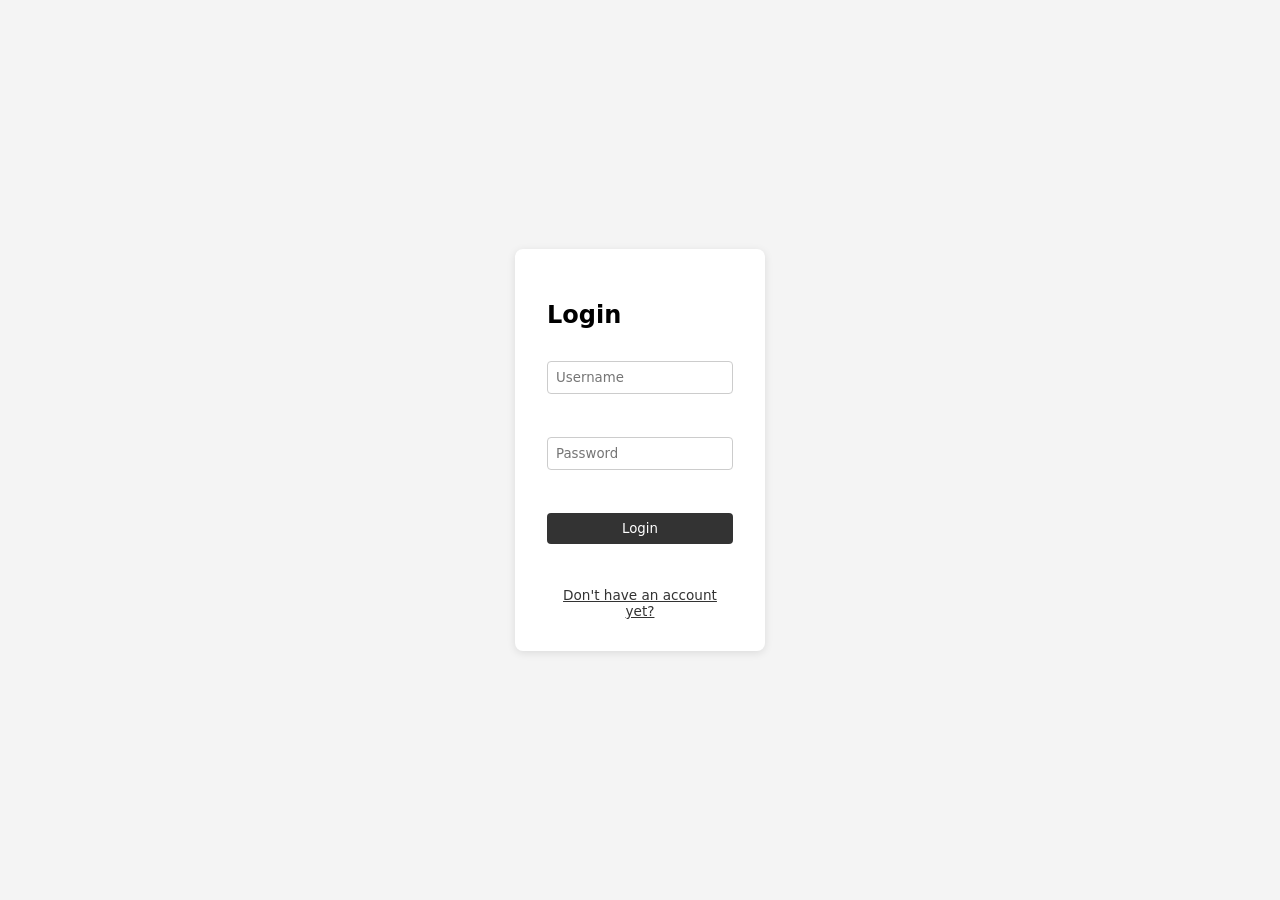
==== views/index.html @ ce7212e7 "feat: Initial skeleton: login/register toggle, dashboard layout, shared nav partial" ====
<!DOCTYPE html>
<html lang="en">
<head>
    <meta charset="UTF-8">
    <meta name="viewport" content="width=device-width, initial-scale=1.0">
    <title>studyHub</title>
    <link rel="stylesheet" href="../css/style.css">
    <script src="../js/auth.js" defer></script>
</head>
<body class="auth-page">
    <div id="login">
        <form action="">
            <h2>Login</h2>
            <input id="login-username"  type="text" placeholder="Username"> <br>
            <input id="login-password"  type="password" placeholder="Password"> <br>
            <button id="login-button">Login</button> <br>
            <a href="#" id="show-register">Don't have an account yet?</a>
        </form>
    </div>
    <div id="register" class="hidden">
        <form action="">
            <h2>Register</h2>
            <input id="register-username" type="text" placeholder="Set Username"> <br>
            <input id="register-password" type="password" placeholder="Set Password"> <br>
            <button id="register-button">Register</button> <br>
            <a href="#" id="show-login">Already have an account?</a>
        </form>
    </div>

</body>
</html>
---- css/style.css ----
/* for index.html */

* {
  box-sizing: border-box;
  font-family: system-ui, sans-serif;
}

.auth-page {
  display: flex;
  justify-content: center;
  align-items: center;
  min-height: 100vh;
  margin: 0;
  background: #f4f4f4;
  gap: 2rem;
}

form {
  background: white;
  padding: 2rem;
  border-radius: 8px;
  box-shadow: 0 2px 8px rgba(0, 0, 0, 0.1);
  display: flex;
  flex-direction: column;
  gap: 0.75rem;
  width: 250px;
}

input {
  padding: 0.5rem;
  border: 1px solid #ccc;
  border-radius: 4px;
}

button {
  padding: 0.5rem;
  border: none;
  border-radius: 4px;
  background: #333;
  color: white;
  cursor: pointer;
}

button:hover {
  background: #555;
}

a {
  font-size: 0.85rem;
  text-align: center;
  color: #333;
}

#register {
    
}

.hidden {
  display: none;
}

/* for nav.html */

nav {
  display: flex;
  align-items: center;
  justify-content: space-between;
  padding: 1rem 2rem;
  background: #222;
}

nav ul {
  list-style: none;
  display: flex;
  gap: 1.5rem;
  margin: 0;
  padding: 0;
}

nav a {
  color: white;
  text-decoration: none;
  font-size: 0.95rem;
}

nav a:hover {
  text-decoration: underline;
}

nav button {
  margin-left: 0.75rem;
  padding: 0.4rem 0.8rem;
  border: none;
  border-radius: 4px;
  background: #444;
  color: white;
  cursor: pointer;
}

nav button:hover {
  background: #666;
}
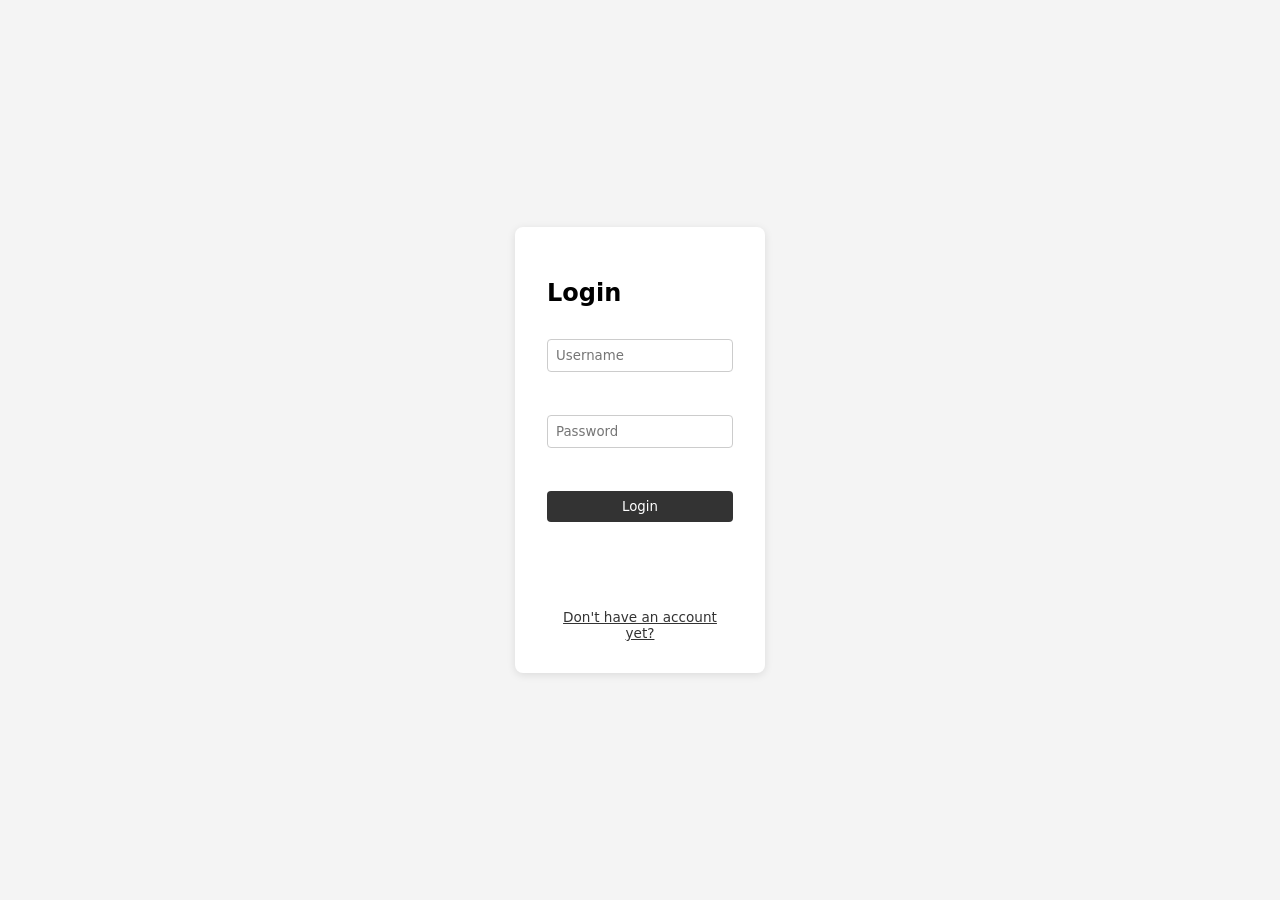
==== commit 6ad0e47c: "feat: worked on authentication system, Store user credentials in local storage and create session fo" ====
--- a/views/index.html
+++ b/views/index.html
@@ -3,7 +3,7 @@
 <head>
     <meta charset="UTF-8">
     <meta name="viewport" content="width=device-width, initial-scale=1.0">
-    <title>studyHub</title>
+    <title>Flowdesk</title>
     <link rel="stylesheet" href="../css/style.css">
     <script src="../js/auth.js" defer></script>
 </head>
@@ -14,6 +14,7 @@
             <input id="login-username"  type="text" placeholder="Username"> <br>
             <input id="login-password"  type="password" placeholder="Password"> <br>
             <button id="login-button">Login</button> <br>
+            <p id="login-error-msg" class="error"></p>
             <a href="#" id="show-register">Don't have an account yet?</a>
         </form>
     </div>
@@ -23,6 +24,7 @@
             <input id="register-username" type="text" placeholder="Set Username"> <br>
             <input id="register-password" type="password" placeholder="Set Password"> <br>
             <button id="register-button">Register</button> <br>
+            <p id="register-error-msg" class="error"></p>
             <a href="#" id="show-login">Already have an account?</a>
         </form>
     </div>
--- a/css/style.css
+++ b/css/style.css
@@ -99,4 +99,8 @@
 
 nav button:hover {
   background: #666;
+}
+
+.error {
+  color: red;
 }
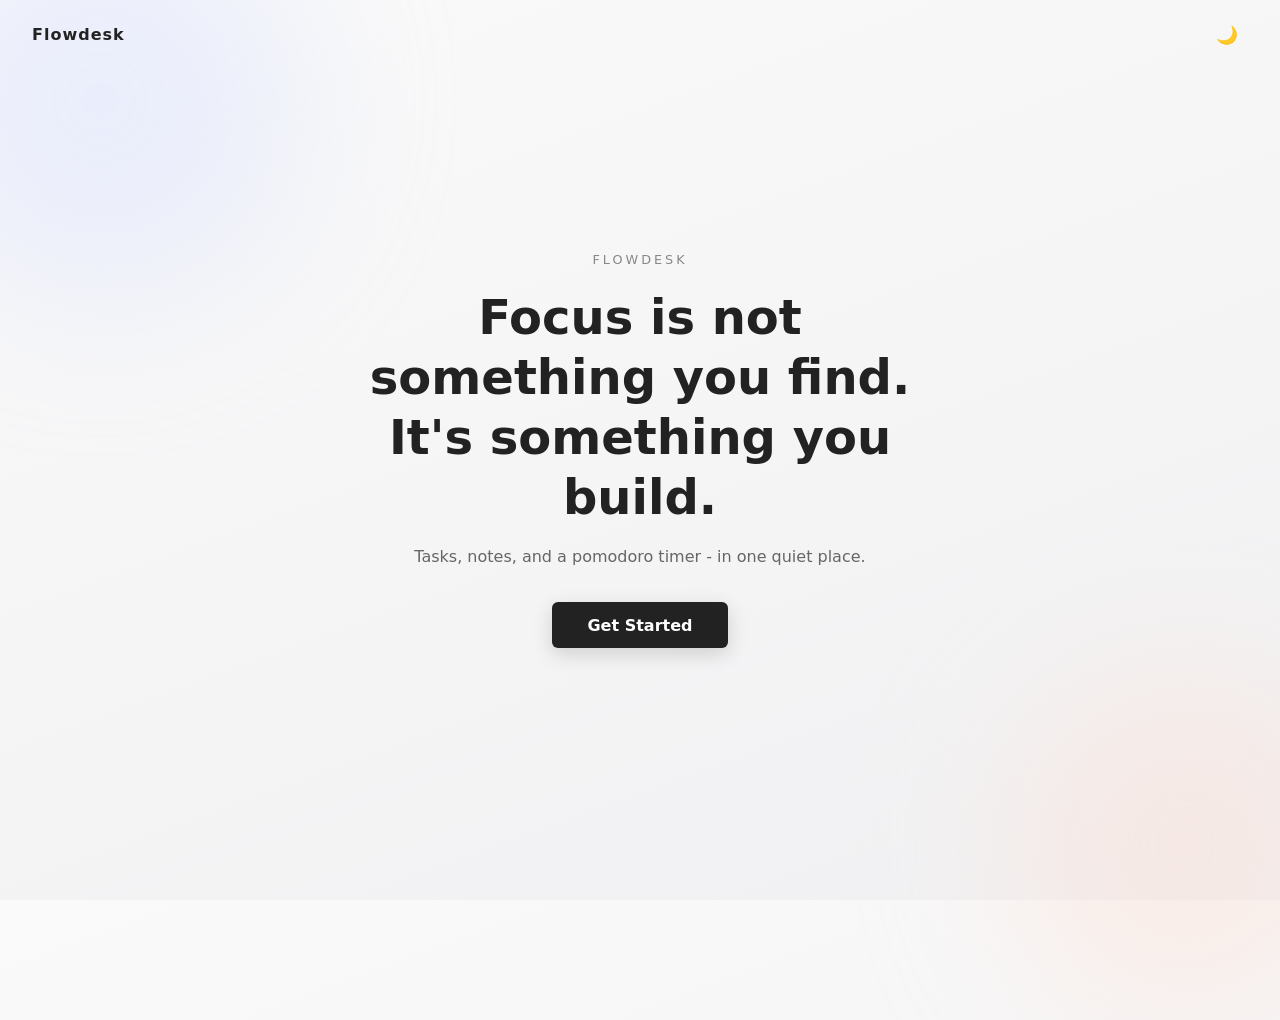
==== commit c8f94a91: "feat: add site-wide dark mode toggle, convert login page into a landing page." ====
--- a/views/index.html
+++ b/views/index.html
@@ -1,33 +1,64 @@
 <!DOCTYPE html>
 <html lang="en">
+
 <head>
     <meta charset="UTF-8">
     <meta name="viewport" content="width=device-width, initial-scale=1.0">
     <title>Flowdesk</title>
+
+    <script>
+        let savedTheme = localStorage.getItem("theme");
+        if (savedTheme) {
+            document.documentElement.dataset.theme = savedTheme;
+        }
+    </script>
+
     <link rel="stylesheet" href="../css/style.css">
     <script src="../js/auth.js" defer></script>
 </head>
+
 <body class="auth-page">
-    <div id="login">
-        <form action="">
-            <h2>Login</h2>
-            <input id="login-username"  type="text" placeholder="Username"> <br>
-            <input id="login-password"  type="password" placeholder="Password"> <br>
-            <button id="login-button">Login</button> <br>
-            <p id="login-error-msg" class="error"></p>
-            <a href="#" id="show-register">Don't have an account yet?</a>
-        </form>
+
+    <header class="auth-topbar">
+        <span class="topbar-brand">Flowdesk</span>
+        <button type="button" id="dark-toggle-mode">🌙</button>
+    </header>
+
+    <div class="auth-bg-shape shape-one"></div>
+    <div class="auth-bg-shape shape-two"></div>
+
+    <div id="landing">
+        <p class="landing-eyebrow">Flowdesk</p>
+        <h1 class="landing-quote">Focus is not something you find.<br>It's something you build.</h1>
+        <p class="landing-subtext">Tasks, notes, and a pomodoro timer - in one quiet place.</p>
+        <button id="get-started-btn" class="landing-cta">Get Started</button>
     </div>
-    <div id="register" class="hidden">
-        <form action="">
-            <h2>Register</h2>
-            <input id="register-username" type="text" placeholder="Set Username"> <br>
-            <input id="register-password" type="password" placeholder="Set Password"> <br>
-            <button id="register-button">Register</button> <br>
-            <p id="register-error-msg" class="error"></p>
-            <a href="#" id="show-login">Already have an account?</a>
-        </form>
+
+    <div id="auth-wrapper" class="hidden">
+        <button id="back-to-landing" class="back-btn" aria-label="Back">&larr;</button>
+
+        <div id="login">
+            <form action="">
+                <h2>Login</h2>
+                <input id="login-username" type="text" placeholder="Username"> <br>
+                <input id="login-password" type="password" placeholder="Password"> <br>
+                <button id="login-button">Login</button> <br>
+                <p id="login-error-msg" class="error"></p>
+                <a href="#" id="show-register">Don't have an account yet?</a>
+            </form>
+        </div>
+        <div id="register" class="hidden">
+            <form action="">
+                <h2>Register</h2>
+                <input id="register-username" type="text" placeholder="Set Username"> <br>
+                <input id="register-password" type="password" placeholder="Set Password"> <br>
+                <button id="register-button">Register</button> <br>
+                <p id="register-error-msg" class="error"></p>
+                <a href="#" id="show-login">Already have an account?</a>
+            </form>
+        </div>
     </div>
 
 </body>
+
 </html>
--- a/css/style.css
+++ b/css/style.css
@@ -1,25 +1,179 @@
-/* for index.html */
-
 * {
   box-sizing: border-box;
   font-family: system-ui, sans-serif;
 }
 
+html, body {
+  margin: 0;
+  padding: 0;
+  height: 100%;
+}
+
 .auth-page {
   display: flex;
   justify-content: center;
   align-items: center;
   min-height: 100vh;
   margin: 0;
-  background: #f4f4f4;
-  gap: 2rem;
-}
+  position: relative;
+  overflow: hidden;
+  background: linear-gradient(160deg, #fafafa 0%, #f0f0f2 100%);
+}
+
+/* ---------- Top bar ---------- */
+
+.auth-topbar {
+  position: absolute;
+  top: 0;
+  left: 0;
+  right: 0;
+  display: flex;
+  justify-content: space-between;
+  align-items: center;
+  padding: 1.25rem 2rem;
+  z-index: 2;
+}
+
+.topbar-brand {
+  font-weight: 700;
+  letter-spacing: 1px;
+  font-size: 1rem;
+  color: #222222;
+}
+
+.auth-topbar button {
+  border: none;
+  background: transparent;
+  font-size: 1.1rem;
+  cursor: pointer;
+  padding: 0.3rem 0.6rem;
+  border-radius: 6px;
+}
+
+.auth-topbar button:hover {
+  background: rgba(0, 0, 0, 0.05);
+}
+
+/* ---------- Decorative background shapes ---------- */
+
+.auth-bg-shape {
+  position: absolute;
+  border-radius: 50%;
+  filter: blur(80px);
+  opacity: 0.35;
+  z-index: 0;
+}
+
+.shape-one {
+  width: 400px;
+  height: 400px;
+  background: #cfd8ff;
+  top: -100px;
+  left: -100px;
+}
+
+.shape-two {
+  width: 350px;
+  height: 350px;
+  background: #ffd9c9;
+  bottom: -120px;
+  right: -80px;
+}
+
+/* ---------- Landing ---------- */
+
+#landing {
+  position: relative;
+  z-index: 1;
+  display: flex;
+  flex-direction: column;
+  align-items: center;
+  justify-content: center;
+  text-align: center;
+  gap: 1.25rem;
+  padding: 2rem;
+  max-width: 640px;
+}
+
+.landing-eyebrow {
+  text-transform: uppercase;
+  letter-spacing: 3px;
+  font-size: 0.8rem;
+  color: #888888;
+  margin: 0;
+}
+
+.landing-quote {
+  font-size: 3rem;
+  font-weight: 700;
+  line-height: 1.25;
+  color: #222222;
+  margin: 0;
+}
+
+.landing-subtext {
+  font-size: 1rem;
+  color: #666666;
+  margin: 0;
+}
+
+.landing-cta {
+  margin-top: 1rem;
+  padding: 0.85rem 2.2rem;
+  border: none;
+  border-radius: 6px;
+  background: #222222;
+  color: #ffffff;
+  font-size: 1rem;
+  font-weight: 600;
+  cursor: pointer;
+  box-shadow: 0 6px 20px rgba(0, 0, 0, 0.15);
+}
+
+.landing-cta:hover {
+  background: #444444;
+}
+
+/* ---------- Auth wrapper ---------- */
+
+#auth-wrapper {
+  position: relative;
+  z-index: 1;
+  display: flex;
+  flex-direction: column;
+  align-items: center;
+}
+
+.back-btn {
+  position: absolute;
+  top: 0;
+  left: 0;
+  width: 36px;
+  height: 36px;
+  display: flex;
+  align-items: center;
+  justify-content: center;
+  background: white;
+  border: 1px solid #ececec;
+  border-radius: 8px 0 8px 0;
+  color: #888888;
+  font-size: 1.1rem;
+  cursor: pointer;
+}
+
+.back-btn:hover {
+  color: #222222;
+  background: #f5f5f5;
+}
+
+/* ---------- Login / Register forms ---------- */
 
 form {
   background: white;
   padding: 2rem;
   border-radius: 8px;
-  box-shadow: 0 2px 8px rgba(0, 0, 0, 0.1);
+  box-shadow: 0 10px 30px rgba(0, 0, 0, 0.1);
+  border: 1px solid #ececec;
   display: flex;
   flex-direction: column;
   gap: 0.75rem;
@@ -51,56 +205,95 @@
   color: #333;
 }
 
-#register {
-    
-}
-
-.hidden {
-  display: none;
-}
-
-/* for nav.html */
-
-nav {
-  display: flex;
-  align-items: center;
-  justify-content: space-between;
-  padding: 1rem 2rem;
-  background: #222;
-}
-
-nav ul {
-  list-style: none;
-  display: flex;
-  gap: 1.5rem;
-  margin: 0;
-  padding: 0;
-}
-
-nav a {
-  color: white;
-  text-decoration: none;
-  font-size: 0.95rem;
-}
-
-nav a:hover {
-  text-decoration: underline;
-}
-
-nav button {
-  margin-left: 0.75rem;
-  padding: 0.4rem 0.8rem;
-  border: none;
-  border-radius: 4px;
-  background: #444;
-  color: white;
-  cursor: pointer;
-}
-
-nav button:hover {
-  background: #666;
-}
-
 .error {
   color: red;
+  font-size: 0.8rem;
+}
+
+/* ---------- Utility ---------- */
+
+.hidden {
+  display: none !important;
+}
+
+/* ---------- Dark mode ---------- */
+
+[data-theme="dark"] .auth-page {
+  background: linear-gradient(160deg, #15151a 0%, #1a1a20 100%);
+}
+
+[data-theme="dark"] .topbar-brand {
+  color: #e4e4e7;
+}
+
+[data-theme="dark"] .landing-eyebrow {
+  color: #8a8a92;
+}
+
+[data-theme="dark"] .landing-quote {
+  color: #e4e4e7;
+}
+
+[data-theme="dark"] .landing-subtext {
+  color: #8a8a92;
+}
+
+[data-theme="dark"] .landing-cta {
+  background: #e4e4e7;
+  color: #15151a;
+}
+
+[data-theme="dark"] .landing-cta:hover {
+  background: #d0d0d5;
+}
+
+[data-theme="dark"] .back-btn {
+  color: #8a8a92;
+}
+
+[data-theme="dark"] .back-btn:hover {
+  color: #e4e4e7;
+}
+
+[data-theme="dark"] form {
+  background: #1d1d23;
+  border-color: #2d2d35;
+}
+
+[data-theme="dark"] input {
+  background: #1d1d23;
+  border-color: #2d2d35;
+  color: #e4e4e7;
+}
+
+[data-theme="dark"] button {
+  background: #e4e4e7;
+  color: #15151a;
+}
+
+[data-theme="dark"] button:hover {
+  background: #d0d0d5;
+}
+
+[data-theme="dark"] a {
+  color: #e4e4e7;
+}
+
+[data-theme="dark"] form h2 {
+  color: #e4e4e7;
+}
+
+[data-theme="dark"] .auth-bg-shape {
+  opacity: 0.2;
+}
+
+[data-theme="dark"] .back-btn {
+  background: #1d1d23;
+  border-color: #2d2d35;
+  color: #8a8a92;
+}
+
+[data-theme="dark"] .back-btn:hover {
+  background: #26262e;
+  color: #e4e4e7;
 }
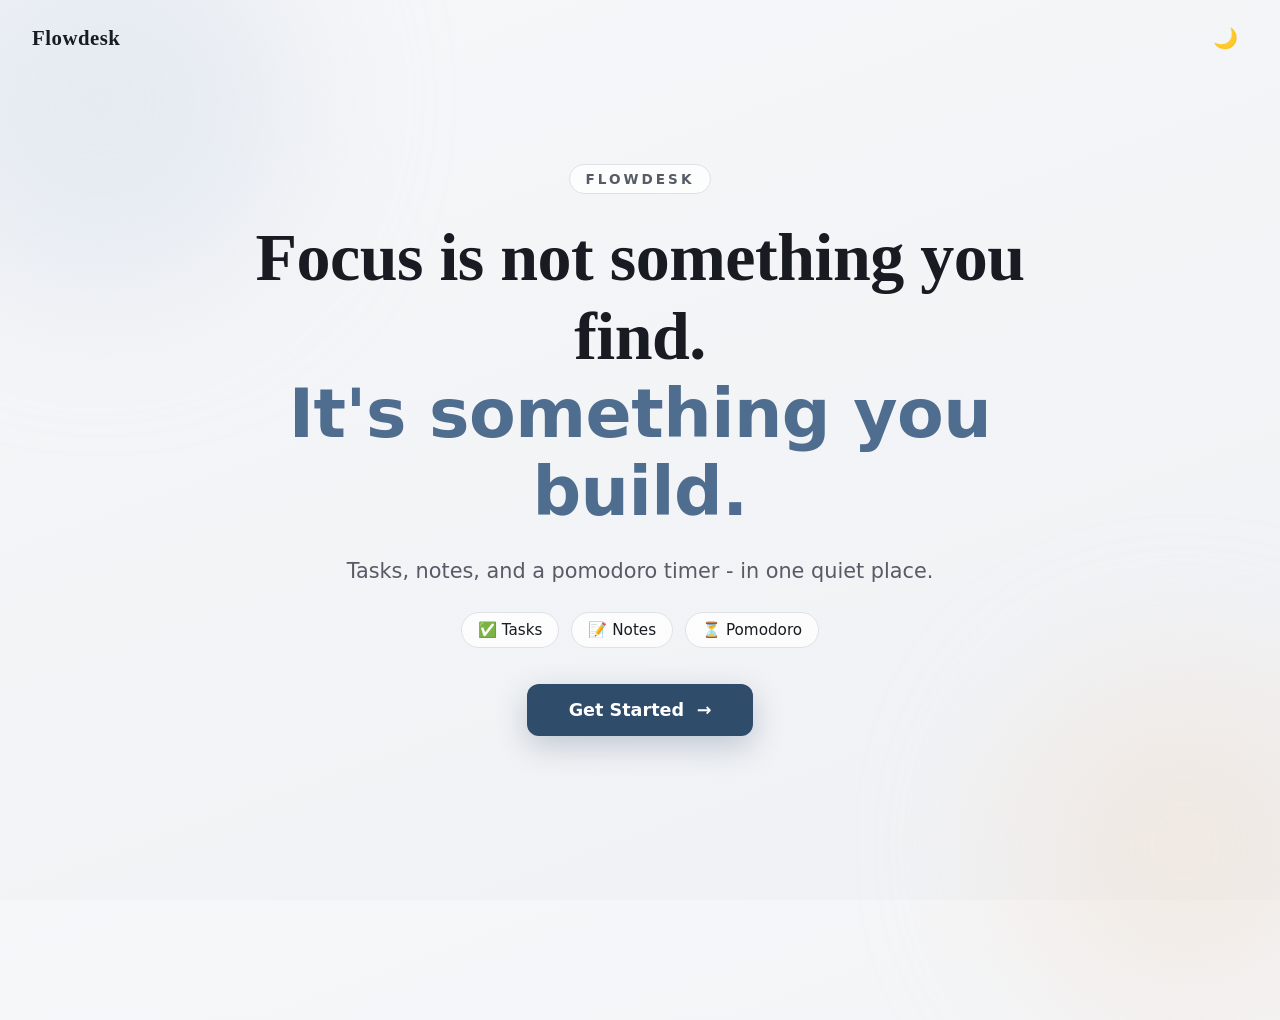
==== commit 12fad334: "style: redesigned dashboard, navbar, tasks, notes, timer, and settings pages for a cleaner, more pol" ====
--- a/views/index.html
+++ b/views/index.html
@@ -5,6 +5,7 @@
     <meta charset="UTF-8">
     <meta name="viewport" content="width=device-width, initial-scale=1.0">
     <title>Flowdesk</title>
+    <link rel="icon" href="data:image/svg+xml,<svg xmlns='http://www.w3.org/2000/svg' viewBox='0 0 100 100'><text y='.9em' font-size='90'>⏳</text></svg>"> <!-- small icon in the tab, also stops the favicon.ico 404 error -->
 
     <script>
         let savedTheme = localStorage.getItem("theme");
@@ -29,9 +30,14 @@
 
     <div id="landing">
         <p class="landing-eyebrow">Flowdesk</p>
-        <h1 class="landing-quote">Focus is not something you find.<br>It's something you build.</h1>
+        <h1 class="landing-quote">Focus is not something you find.<br><span class="landing-highlight">It's something you build.</span></h1>
         <p class="landing-subtext">Tasks, notes, and a pomodoro timer - in one quiet place.</p>
-        <button id="get-started-btn" class="landing-cta">Get Started</button>
+        <div class="landing-features">
+            <span class="feature-chip">✅ Tasks</span>
+            <span class="feature-chip">📝 Notes</span>
+            <span class="feature-chip">⏳ Pomodoro</span>
+        </div>
+        <button id="get-started-btn" class="landing-cta">Get Started <span class="cta-arrow">&rarr;</span></button>
     </div>
 
     <div id="auth-wrapper" class="hidden">
@@ -40,20 +46,26 @@
         <div id="login">
             <form action="">
                 <h2>Login</h2>
-                <input id="login-username" type="text" placeholder="Username"> <br>
-                <input id="login-password" type="password" placeholder="Password"> <br>
-                <button id="login-button">Login</button> <br>
+                <p class="auth-subtitle">Welcome back! Log in to continue.</p>
+                <label class="auth-label" for="login-username">Username</label>
+                <input id="login-username" type="text" placeholder="Username">
+                <label class="auth-label" for="login-password">Password</label>
+                <input id="login-password" type="password" placeholder="Password">
                 <p id="login-error-msg" class="error"></p>
+                <button id="login-button">Login</button>
                 <a href="#" id="show-register">Don't have an account yet?</a>
             </form>
         </div>
         <div id="register" class="hidden">
             <form action="">
                 <h2>Register</h2>
-                <input id="register-username" type="text" placeholder="Set Username"> <br>
-                <input id="register-password" type="password" placeholder="Set Password"> <br>
-                <button id="register-button">Register</button> <br>
+                <p class="auth-subtitle">Create an account to get started.</p>
+                <label class="auth-label" for="register-username">Username</label>
+                <input id="register-username" type="text" placeholder="Set Username">
+                <label class="auth-label" for="register-password">Password</label>
+                <input id="register-password" type="password" placeholder="Set Password">
                 <p id="register-error-msg" class="error"></p>
+                <button id="register-button">Register</button>
                 <a href="#" id="show-login">Already have an account?</a>
             </form>
         </div>
--- a/css/style.css
+++ b/css/style.css
@@ -1,6 +1,6 @@
 * {
   box-sizing: border-box;
-  font-family: system-ui, sans-serif;
+  font-family: system-ui, -apple-system, "Segoe UI", Roboto, "Helvetica Neue", Arial, sans-serif; /* fonts already on the computer, nothing loaded from the internet */
 }
 
 html, body {
@@ -17,7 +17,7 @@
   margin: 0;
   position: relative;
   overflow: hidden;
-  background: linear-gradient(160deg, #fafafa 0%, #f0f0f2 100%);
+  background: linear-gradient(160deg, var(--auth-bg-start) 0%, var(--auth-bg-end) 100%);
 }
 
 /* ---------- Top bar ---------- */
@@ -35,23 +35,24 @@
 }
 
 .topbar-brand {
-  font-weight: 700;
-  letter-spacing: 1px;
-  font-size: 1rem;
-  color: #222222;
+  font-family: "Iowan Old Style", "Palatino Linotype", Palatino, Georgia, serif;
+  font-weight: 600;
+  letter-spacing: 0.5px;
+  font-size: 1.3rem;
+  color: var(--auth-text);
 }
 
 .auth-topbar button {
   border: none;
   background: transparent;
-  font-size: 1.1rem;
+  font-size: 1.25rem;
   cursor: pointer;
-  padding: 0.3rem 0.6rem;
+  padding: 0.35rem 0.65rem;
   border-radius: 6px;
 }
 
 .auth-topbar button:hover {
-  background: rgba(0, 0, 0, 0.05);
+  background: var(--auth-toggle-hover);
 }
 
 /* ---------- Decorative background shapes ---------- */
@@ -67,7 +68,7 @@
 .shape-one {
   width: 400px;
   height: 400px;
-  background: #cfd8ff;
+  background: var(--auth-shape-one);
   top: -100px;
   left: -100px;
 }
@@ -75,7 +76,7 @@
 .shape-two {
   width: 350px;
   height: 350px;
-  background: #ffd9c9;
+  background: var(--auth-shape-two);
   bottom: -120px;
   right: -80px;
 }
@@ -90,48 +91,117 @@
   align-items: center;
   justify-content: center;
   text-align: center;
-  gap: 1.25rem;
-  padding: 2rem;
-  max-width: 640px;
-}
-
+  gap: 1.5rem;
+  padding: 2rem 1rem;
+  max-width: 820px;
+  animation: landing-fade-in 0.6s ease-out; /* gentle slide up when the page opens */
+}
+
+@keyframes landing-fade-in {
+  from {
+    opacity: 0;
+    transform: translateY(16px);
+  }
+  to {
+    opacity: 1;
+    transform: translateY(0);
+  }
+}
+
+/* small pill above the heading */
 .landing-eyebrow {
   text-transform: uppercase;
   letter-spacing: 3px;
-  font-size: 0.8rem;
-  color: #888888;
+  font-size: 0.85rem;
+  font-weight: 600;
+  color: var(--auth-muted);
+  background: var(--auth-chip-bg);
+  border: 1px solid var(--auth-card-border);
+  padding: 0.4rem 1rem;
+  border-radius: 999px;
   margin: 0;
 }
 
 .landing-quote {
-  font-size: 3rem;
-  font-weight: 700;
-  line-height: 1.25;
-  color: #222222;
-  margin: 0;
+  /* clamp = smallest size, size that grows with the screen, biggest size */
+  font-family: "Iowan Old Style", "Palatino Linotype", Palatino, Georgia, serif;
+  font-size: clamp(2.4rem, 6vw, 4.25rem);
+  font-weight: 600;
+  line-height: 1.15;
+  letter-spacing: -0.5px;
+  color: var(--auth-text);
+  margin: 0;
+}
+
+/* second line of the quote in the accent color */
+.landing-highlight {
+  color: var(--auth-accent);
 }
 
 .landing-subtext {
-  font-size: 1rem;
-  color: #666666;
-  margin: 0;
+  font-size: clamp(1.1rem, 2.2vw, 1.3rem);
+  line-height: 1.6;
+  color: var(--auth-muted);
+  margin: 0;
+}
+
+.landing-features {
+  display: flex;
+  flex-wrap: wrap; /* chips go to a new line on small phones */
+  justify-content: center;
+  gap: 0.75rem;
+}
+
+.feature-chip {
+  font-size: 0.95rem;
+  font-weight: 500;
+  color: var(--auth-text);
+  background: var(--auth-chip-bg);
+  border: 1px solid var(--auth-card-border);
+  padding: 0.5rem 1rem;
+  border-radius: 999px;
 }
 
 .landing-cta {
-  margin-top: 1rem;
-  padding: 0.85rem 2.2rem;
+  margin-top: 0.75rem;
+  padding: 1rem 2.6rem;
   border: none;
-  border-radius: 6px;
-  background: #222222;
-  color: #ffffff;
-  font-size: 1rem;
+  border-radius: 12px;
+  background: var(--auth-btn-bg);
+  color: var(--auth-btn-text);
+  font-size: 1.1rem;
   font-weight: 600;
   cursor: pointer;
-  box-shadow: 0 6px 20px rgba(0, 0, 0, 0.15);
-}
-
+  box-shadow: 0 10px 30px var(--auth-cta-shadow);
+  transition: background 0.2s, transform 0.2s, box-shadow 0.2s;
+}
+
+/* button lifts a little on hover */
 .landing-cta:hover {
-  background: #444444;
+  background: var(--auth-btn-hover);
+  transform: translateY(-2px);
+  box-shadow: 0 14px 34px var(--auth-cta-shadow);
+}
+
+.cta-arrow {
+  display: inline-block;
+  margin-left: 0.4rem;
+  transition: transform 0.2s;
+}
+
+/* arrow nudges right on hover */
+.landing-cta:hover .cta-arrow {
+  transform: translateX(4px);
+}
+
+/* turn the animations off for people who prefer less motion */
+@media (prefers-reduced-motion: reduce) {
+  #landing,
+  .landing-cta,
+  .cta-arrow {
+    animation: none;
+    transition: none;
+  }
 }
 
 /* ---------- Auth wrapper ---------- */
@@ -148,66 +218,149 @@
   position: absolute;
   top: 0;
   left: 0;
-  width: 36px;
-  height: 36px;
+  width: 40px;
+  height: 40px;
   display: flex;
   align-items: center;
   justify-content: center;
-  background: white;
-  border: 1px solid #ececec;
-  border-radius: 8px 0 8px 0;
-  color: #888888;
-  font-size: 1.1rem;
+  background: var(--auth-card-bg);
+  border: 1px solid var(--auth-card-border);
+  border-radius: 16px 0 12px 0; /* top-left matches the card corner */
+  color: var(--auth-muted);
+  font-size: 1.15rem;
   cursor: pointer;
+  z-index: 1;
 }
 
 .back-btn:hover {
-  color: #222222;
-  background: #f5f5f5;
+  color: var(--auth-text);
+  background: var(--auth-back-hover-bg);
 }
 
 /* ---------- Login / Register forms ---------- */
 
+/* colors for the landing screen and login/register card, same palette as the dashboard
+   (dark ink, navy blue, soft slate-blue accent). Dark versions are in the dark mode section */
+.auth-page {
+  --auth-card-bg: #ffffff;
+  --auth-card-border: #dee1e7;
+  --auth-card-shadow: rgba(24, 27, 34, 0.08);
+  --auth-text: #181b22;
+  --auth-muted: #565b66;
+  --auth-input-bg: #f7f8fa;
+  --auth-input-border: #dee1e7;
+  --auth-focus-ring: rgba(47, 76, 107, 0.15);
+  --auth-btn-bg: #2f4c6b;
+  --auth-btn-hover: #253d57;
+  --auth-btn-text: #ffffff;
+  --auth-error: #b42318;
+  --auth-back-hover-bg: #eff1f4;
+  --auth-bg-start: #f6f7f9;
+  --auth-bg-end: #eff1f4;
+  --auth-accent: #4f6d8f;
+  --auth-chip-bg: rgba(255, 255, 255, 0.8);
+  --auth-cta-shadow: rgba(47, 76, 107, 0.25);
+  --auth-toggle-hover: rgba(24, 27, 34, 0.06);
+  --auth-shape-one: #c9d6e6;
+  --auth-shape-two: #f1d9c4;
+}
+
 form {
-  background: white;
-  padding: 2rem;
-  border-radius: 8px;
-  box-shadow: 0 10px 30px rgba(0, 0, 0, 0.1);
-  border: 1px solid #ececec;
+  background: var(--auth-card-bg);
+  padding: 3rem 2.5rem 2.5rem;
+  border-radius: 16px;
+  box-shadow: 0 20px 50px var(--auth-card-shadow);
+  border: 1px solid var(--auth-card-border);
   display: flex;
   flex-direction: column;
-  gap: 0.75rem;
-  width: 250px;
-}
-
-input {
-  padding: 0.5rem;
-  border: 1px solid #ccc;
-  border-radius: 4px;
-}
-
-button {
-  padding: 0.5rem;
+  gap: 0.5rem;
+  width: 400px;
+  max-width: calc(100vw - 2rem); /* keeps a small gap on the sides on phones */
+}
+
+form h2 {
+  margin: 0;
+  font-family: "Iowan Old Style", "Palatino Linotype", Palatino, Georgia, serif;
+  font-weight: 600;
+  font-size: 1.9rem;
+  text-align: center;
+  color: var(--auth-text);
+}
+
+.auth-subtitle {
+  margin: 0 0 1.25rem;
+  text-align: center;
+  font-size: 0.95rem;
+  color: var(--auth-muted);
+}
+
+.auth-label {
+  font-size: 0.85rem;
+  font-weight: 600;
+  color: var(--auth-text);
+}
+
+form input {
+  padding: 0.85rem 1rem;
+  margin-bottom: 0.75rem;
+  font-size: 1rem;
+  background: var(--auth-input-bg);
+  color: var(--auth-text);
+  border: 1px solid var(--auth-input-border);
+  border-radius: 10px;
+  outline: none;
+  transition: border-color 0.2s, box-shadow 0.2s;
+}
+
+/* soft ring around the box you are typing in */
+form input:focus {
+  border-color: var(--auth-btn-bg);
+  box-shadow: 0 0 0 4px var(--auth-focus-ring);
+}
+
+form button {
+  margin-top: 0.5rem;
+  padding: 0.9rem;
+  font-size: 1rem;
+  font-weight: 600;
   border: none;
-  border-radius: 4px;
-  background: #333;
-  color: white;
+  border-radius: 10px;
+  background: var(--auth-btn-bg);
+  color: var(--auth-btn-text);
   cursor: pointer;
-}
-
-button:hover {
-  background: #555;
-}
-
-a {
+  transition: background 0.2s, transform 0.1s;
+}
+
+form button:hover {
+  background: var(--auth-btn-hover);
+}
+
+form button:active {
+  transform: scale(0.98);
+}
+
+form a {
+  margin-top: 1rem;
+  font-size: 0.9rem;
+  text-align: center;
+  color: var(--auth-muted);
+  text-decoration: none;
+}
+
+form a:hover {
+  color: var(--auth-text);
+  text-decoration: underline;
+}
+
+.error {
+  margin: 0;
+  color: var(--auth-error);
   font-size: 0.85rem;
-  text-align: center;
-  color: #333;
-}
-
-.error {
-  color: red;
-  font-size: 0.8rem;
+}
+
+/* no empty gap under the inputs when there is no error to show */
+.error:empty {
+  display: none;
 }
 
 /* ---------- Utility ---------- */
@@ -219,81 +372,30 @@
 /* ---------- Dark mode ---------- */
 
 [data-theme="dark"] .auth-page {
-  background: linear-gradient(160deg, #15151a 0%, #1a1a20 100%);
-}
-
-[data-theme="dark"] .topbar-brand {
-  color: #e4e4e7;
-}
-
-[data-theme="dark"] .landing-eyebrow {
-  color: #8a8a92;
-}
-
-[data-theme="dark"] .landing-quote {
-  color: #e4e4e7;
-}
-
-[data-theme="dark"] .landing-subtext {
-  color: #8a8a92;
-}
-
-[data-theme="dark"] .landing-cta {
-  background: #e4e4e7;
-  color: #15151a;
-}
-
-[data-theme="dark"] .landing-cta:hover {
-  background: #d0d0d5;
-}
-
-[data-theme="dark"] .back-btn {
-  color: #8a8a92;
-}
-
-[data-theme="dark"] .back-btn:hover {
-  color: #e4e4e7;
-}
-
-[data-theme="dark"] form {
-  background: #1d1d23;
-  border-color: #2d2d35;
-}
-
-[data-theme="dark"] input {
-  background: #1d1d23;
-  border-color: #2d2d35;
-  color: #e4e4e7;
-}
-
-[data-theme="dark"] button {
-  background: #e4e4e7;
-  color: #15151a;
-}
-
-[data-theme="dark"] button:hover {
-  background: #d0d0d5;
-}
-
-[data-theme="dark"] a {
-  color: #e4e4e7;
-}
-
-[data-theme="dark"] form h2 {
-  color: #e4e4e7;
+  --auth-card-bg: #1d1d23;
+  --auth-card-border: #2d2d35;
+  --auth-card-shadow: rgba(0, 0, 0, 0.4);
+  --auth-text: #e4e4e7;
+  --auth-muted: #8a8a92;
+  --auth-input-bg: #16161b;
+  --auth-input-border: #2d2d35;
+  --auth-focus-ring: rgba(91, 122, 212, 0.25);
+  --auth-btn-bg: #4a68c0;
+  --auth-btn-hover: #5b7ad4;
+  --auth-btn-text: #ffffff;
+  --auth-error: #f28b82;
+  --auth-back-hover-bg: #26262e;
+  --auth-bg-start: #15151a;
+  --auth-bg-end: #1a1a20;
+  --auth-accent: #a3b8d8;
+  --auth-chip-bg: rgba(255, 255, 255, 0.04);
+  --auth-cta-shadow: rgba(0, 0, 0, 0.45);
+  --auth-toggle-hover: rgba(255, 255, 255, 0.08);
+  --auth-shape-one: #5b7ad4;
+  --auth-shape-two: #e0a050;
 }
 
 [data-theme="dark"] .auth-bg-shape {
   opacity: 0.2;
 }
 
-[data-theme="dark"] .back-btn {
-  background: #1d1d23;
-  border-color: #2d2d35;
-  color: #8a8a92;
-}
-
-[data-theme="dark"] .back-btn:hover {
-  background: #26262e;
-  color: #e4e4e7;
-}
